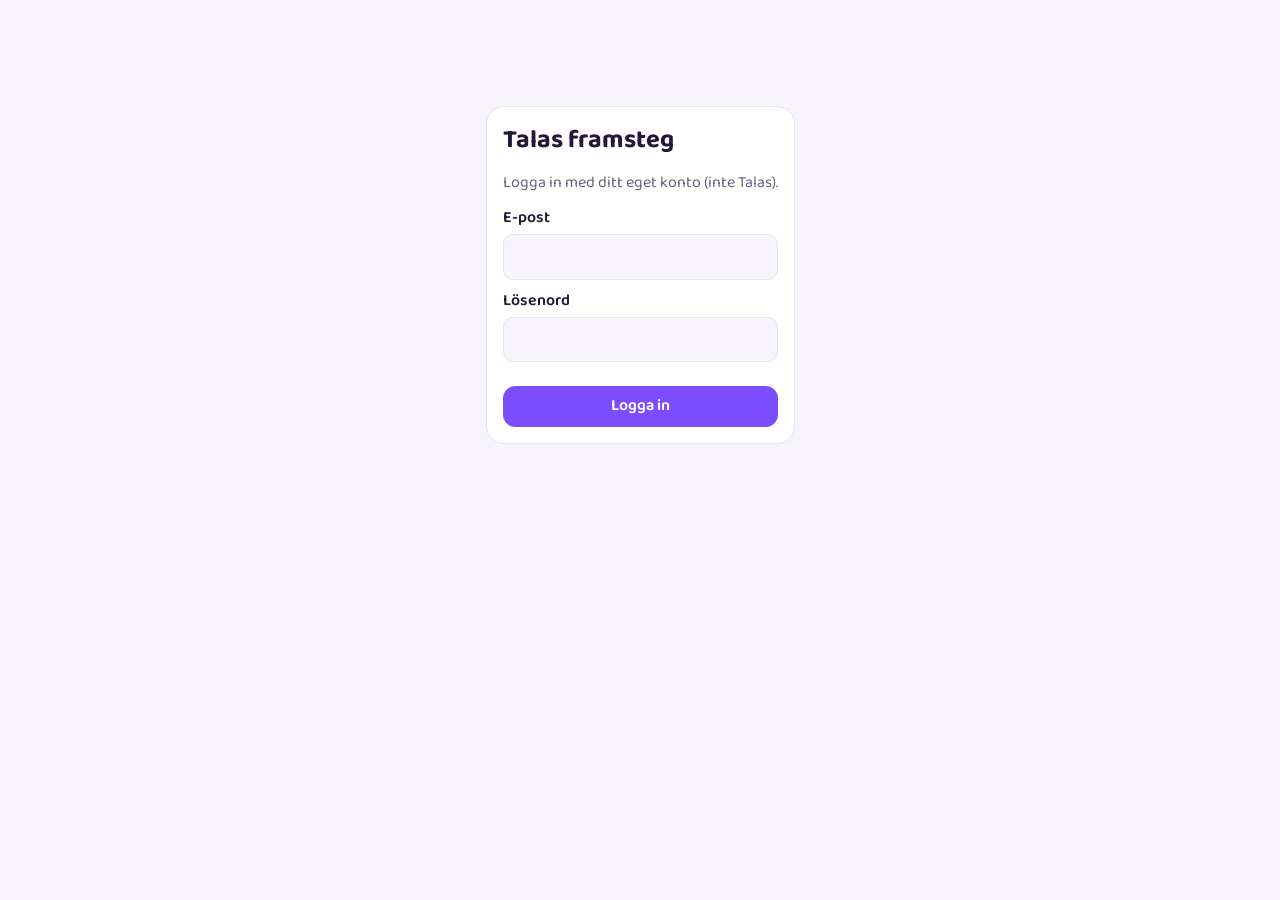
==== eslam.html @ 3c35382f "First version of Tala's Swedish app and Eslam's progress page Co-Authored-By: Claude Opus 5.5 <norep" ====
<!doctype html>
<html lang="sv">
<head>
  <meta charset="utf-8">
  <meta name="viewport" content="width=device-width, initial-scale=1">
  <meta name="robots" content="noindex">
  <title>Talas framsteg</title>
  <link rel="icon" href="icons/icon-192.png">
  <link rel="preconnect" href="https://fonts.googleapis.com">
  <link rel="preconnect" href="https://fonts.gstatic.com" crossorigin>
  <link href="https://fonts.googleapis.com/css2?family=Baloo+Bhaijaan+2:wght@400;600;800&display=swap" rel="stylesheet">
  <link rel="stylesheet" href="css/dashboard.css">
</head>
<body>
  <main id="main"><p class="muted">Laddar…</p></main>
  <div id="tip" class="tooltip" hidden></div>
  <script type="module" src="js/dashboard.js"></script>
</body>
</html>
---- css/dashboard.css ----
:root {
  --bg: #f7f5fb; --card: #ffffff; --ink: #24183a; --ink2: #6b5f80; --line: #e8e2f2;
  --brand: #7c4dff; --good: #138a63; --good-bg: #e2f6ee; --bad: #c8314f; --bad-bg: #fde8ec; --now: #9a5b00; --now-bg: #fff1dc;
  --grid: #ece7f4; --font: 'Baloo Bhaijaan 2', system-ui, sans-serif;
}
@media (prefers-color-scheme: dark) {
  :root:not([data-theme="light"]) {
    --bg: #15101f; --card: #211a30; --ink: #f3eefb; --ink2: #b0a3c6; --line: #352a4a; --brand: #a184ff;
    --good: #4fd3a3; --good-bg: #123a2e; --bad: #ff7d92; --bad-bg: #44182a; --now: #ffc266; --now-bg: #3e2c10; --grid: #2d2440;
  }
}
:root[data-theme="dark"] {
  --bg: #15101f; --card: #211a30; --ink: #f3eefb; --ink2: #b0a3c6; --line: #352a4a; --brand: #a184ff;
  --good: #4fd3a3; --good-bg: #123a2e; --bad: #ff7d92; --bad-bg: #44182a; --now: #ffc266; --now-bg: #3e2c10; --grid: #2d2440;
}
* { box-sizing: border-box; }
body { margin: 0; background: var(--bg); color: var(--ink); font-family: var(--font); font-size: 16px; line-height: 1.45; }
main { max-width: 1100px; margin: 0 auto; padding: 16px; display: flex; flex-direction: column; gap: 14px; }
h1 { margin: 0; font-size: 1.6rem; }
h2 { margin: 0 0 8px; font-size: 1.1rem; }
p { margin: 2px 0; }
.muted { color: var(--ink2); }
.small { font-size: 0.8rem; }
.grow { flex: 1; min-width: 0; }
.card { background: var(--card); border: 1px solid var(--line); border-radius: 18px; padding: 16px; min-width: 0; }
.top { display: flex; justify-content: space-between; align-items: flex-start; gap: 12px; flex-wrap: wrap; }
.btn { font: inherit; border: 1px solid var(--line); background: var(--card); color: var(--ink); border-radius: 12px; padding: 8px 14px; cursor: pointer; font-weight: 600; }
.btn.primary { background: var(--brand); color: #fff; border-color: var(--brand); }
.where { display: flex; gap: 16px; align-items: center; border-inline-start: 6px solid var(--brand); }
.where-emoji { font-size: 2.6rem; }
.meter { height: 10px; background: var(--grid); border-radius: 99px; overflow: hidden; margin: 8px 0 4px; }
.meter div { height: 100%; background: var(--brand); border-radius: 99px; }
.tiles { display: grid; grid-template-columns: repeat(auto-fit, minmax(150px, 1fr)); gap: 10px; }
.tile { background: var(--card); border: 1px solid var(--line); border-radius: 16px; padding: 12px; display: flex; flex-direction: column; }
.tile .ti { font-size: 1.3rem; }
.tile b { font-size: 1.8rem; line-height: 1.1; }
.tile span { color: var(--ink2); }
.grid2 { display: grid; grid-template-columns: repeat(auto-fit, minmax(320px, 1fr)); gap: 14px; }
.scroll { overflow-x: auto; }
table { width: 100%; border-collapse: collapse; font-size: 0.95rem; }
th { text-align: start; color: var(--ink2); font-weight: 600; border-bottom: 1px solid var(--line); padding: 6px 8px; white-space: nowrap; }
td { padding: 6px 8px; border-bottom: 1px solid var(--grid); vertical-align: middle; }
tr.here td { background: color-mix(in srgb, var(--brand) 10%, transparent); }
.num { text-align: end; white-space: nowrap; font-variant-numeric: tabular-nums; }
.barcell { width: 40%; min-width: 120px; white-space: nowrap; }
.barcell .small { margin-inline-start: 6px; }
table.bars td { border: 0; }
.hbar { display: inline-block; vertical-align: middle; height: 10px; border-radius: 0 4px 4px 0; background: var(--brand); min-width: 2px; }
.hbar.ok { background: var(--good); }
.hbar.low { background: var(--bad); }
.tag { font-size: 0.8rem; padding: 2px 8px; border-radius: 99px; background: var(--grid); white-space: nowrap; }
.tag.good { background: var(--good-bg); color: var(--good); }
.tag.bad { background: var(--bad-bg); color: var(--bad); }
.tag.now { background: var(--now-bg); color: var(--now); }
.row-between { display: flex; justify-content: space-between; align-items: center; gap: 10px; flex-wrap: wrap; }
.search { font: inherit; padding: 6px 10px; border-radius: 10px; border: 1px solid var(--line); background: var(--bg); color: var(--ink); }
.log { list-style: none; padding: 0; margin: 0; max-height: 360px; overflow-y: auto; }
.log li { padding: 5px 0; border-bottom: 1px solid var(--grid); }
.chart { width: 100%; height: auto; display: block; }
.chart .grid { stroke: var(--grid); stroke-width: 1; }
.chart .axis { fill: var(--ink2); font-size: 11px; font-family: var(--font); }
.chart .mark { fill: var(--brand); }
.chart .hit { fill: transparent; }
.chart .bar.on .mark { opacity: 0.75; }
.chart .goal { stroke: var(--ink2); stroke-dasharray: 4 4; stroke-width: 1.5; }
.tooltip { position: fixed; background: var(--ink); color: var(--bg); padding: 4px 10px; border-radius: 8px; font-size: 0.85rem; pointer-events: none; z-index: 10; }
.login { max-width: 380px; margin: 10vh auto 0; display: flex; flex-direction: column; gap: 10px; }
.login label { display: flex; flex-direction: column; gap: 4px; font-weight: 600; }
.login input { font: inherit; padding: 10px; border-radius: 10px; border: 1px solid var(--line); background: var(--bg); color: var(--ink); }
.err { color: var(--bad); }
[hidden] { display: none !important; }
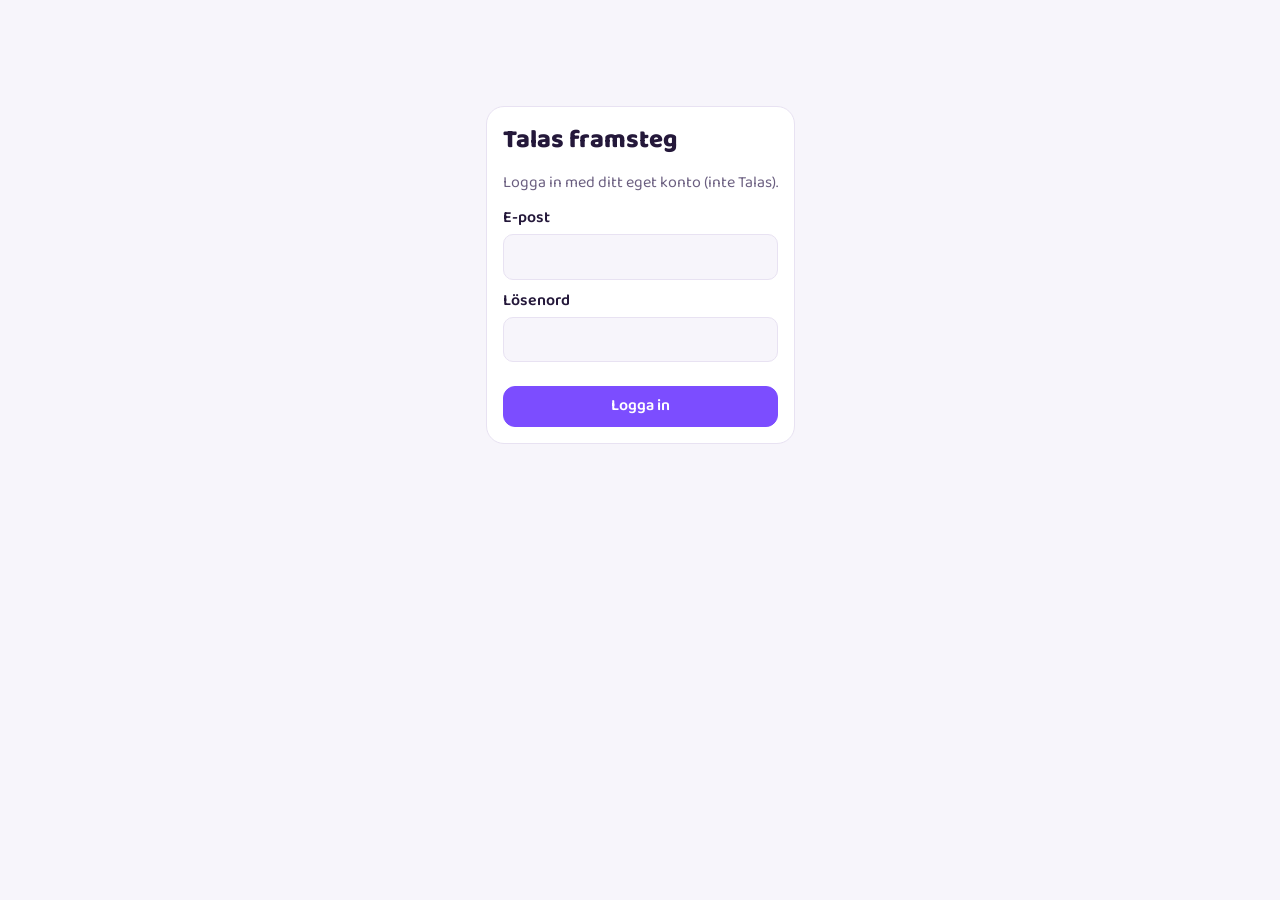
==== commit 08022b75: "Apply jury review: Arabic and Swedish fixes, updated facts, rewards and practice tab Co-Authored-By:" ====
--- a/eslam.html
+++ b/eslam.html
@@ -6,9 +6,7 @@
   <meta name="robots" content="noindex">
   <title>Talas framsteg</title>
   <link rel="icon" href="icons/icon-192.png">
-  <link rel="preconnect" href="https://fonts.googleapis.com">
-  <link rel="preconnect" href="https://fonts.gstatic.com" crossorigin>
-  <link href="https://fonts.googleapis.com/css2?family=Baloo+Bhaijaan+2:wght@400;600;800&display=swap" rel="stylesheet">
+  <link rel="stylesheet" href="fonts/fonts.css">
   <link rel="stylesheet" href="css/dashboard.css">
 </head>
 <body>
--- a/fonts/fonts.css
+++ b/fonts/fonts.css
@@ -0,0 +1,108 @@
+/* arabic */
+@font-face {
+  font-family: 'Baloo Bhaijaan 2';
+  font-style: normal;
+  font-weight: 400;
+  font-display: swap;
+  src: url(zYX9KUwuEqdVGqM8tPDdAA_Y-_bMAIRsdO_q.woff2) format('woff2');
+  unicode-range: U+0600-06FF, U+0750-077F, U+0870-0891, U+0897-08E1, U+08E3-08FF, U+200C-200E, U+2010-2011, U+204F, U+2E41, U+FB50-FDFF, U+FE70-FE74, U+FE76-FEFC, U+102E0-102FB, U+10E60-10E7E, U+10EC2-10EC7, U+10EC9-10EEE, U+10EF0-10EFF, U+1EE00-1EE03, U+1EE05-1EE1F, U+1EE21-1EE22, U+1EE24, U+1EE27, U+1EE29-1EE32, U+1EE34-1EE37, U+1EE39, U+1EE3B, U+1EE42, U+1EE47, U+1EE49, U+1EE4B, U+1EE4D-1EE4F, U+1EE51-1EE52, U+1EE54, U+1EE57, U+1EE59, U+1EE5B, U+1EE5D, U+1EE5F, U+1EE61-1EE62, U+1EE64, U+1EE67-1EE6A, U+1EE6C-1EE72, U+1EE74-1EE77, U+1EE79-1EE7C, U+1EE7E, U+1EE80-1EE89, U+1EE8B-1EE9B, U+1EEA1-1EEA3, U+1EEA5-1EEA9, U+1EEAB-1EEBB, U+1EEF0-1EEF1;
+}
+/* vietnamese */
+@font-face {
+  font-family: 'Baloo Bhaijaan 2';
+  font-style: normal;
+  font-weight: 400;
+  font-display: swap;
+  src: url(zYX9KUwuEqdVGqM8tPDdAA_Y-_bMAI5sdO_q.woff2) format('woff2');
+  unicode-range: U+0102-0103, U+0110-0111, U+0128-0129, U+0168-0169, U+01A0-01A1, U+01AF-01B0, U+0300-0301, U+0303-0304, U+0308-0309, U+0323, U+0329, U+1EA0-1EF9, U+20AB;
+}
+/* latin-ext */
+@font-face {
+  font-family: 'Baloo Bhaijaan 2';
+  font-style: normal;
+  font-weight: 400;
+  font-display: swap;
+  src: url(zYX9KUwuEqdVGqM8tPDdAA_Y-_bMAI9sdO_q.woff2) format('woff2');
+  unicode-range: U+0100-02BA, U+02BD-02C5, U+02C7-02CC, U+02CE-02D7, U+02DD-02FF, U+0304, U+0308, U+0329, U+1D00-1DBF, U+1E00-1E9F, U+1EF2-1EFF, U+2020, U+20A0-20AB, U+20AD-20C4, U+2113, U+2C60-2C7F, U+A720-A7FF;
+}
+/* latin */
+@font-face {
+  font-family: 'Baloo Bhaijaan 2';
+  font-style: normal;
+  font-weight: 400;
+  font-display: swap;
+  src: url(zYX9KUwuEqdVGqM8tPDdAA_Y-_bMAIFsdA.woff2) format('woff2');
+  unicode-range: U+0000-00FF, U+0131, U+0152-0153, U+02BB-02BC, U+02C6, U+02DA, U+02DC, U+0304, U+0308, U+0329, U+2000-206F, U+20AC, U+2122, U+2191, U+2193, U+2212, U+2215, U+FEFF, U+FFFD;
+}
+/* arabic */
+@font-face {
+  font-family: 'Baloo Bhaijaan 2';
+  font-style: normal;
+  font-weight: 600;
+  font-display: swap;
+  src: url(zYX9KUwuEqdVGqM8tPDdAA_Y-_bMAIRsdO_q.woff2) format('woff2');
+  unicode-range: U+0600-06FF, U+0750-077F, U+0870-0891, U+0897-08E1, U+08E3-08FF, U+200C-200E, U+2010-2011, U+204F, U+2E41, U+FB50-FDFF, U+FE70-FE74, U+FE76-FEFC, U+102E0-102FB, U+10E60-10E7E, U+10EC2-10EC7, U+10EC9-10EEE, U+10EF0-10EFF, U+1EE00-1EE03, U+1EE05-1EE1F, U+1EE21-1EE22, U+1EE24, U+1EE27, U+1EE29-1EE32, U+1EE34-1EE37, U+1EE39, U+1EE3B, U+1EE42, U+1EE47, U+1EE49, U+1EE4B, U+1EE4D-1EE4F, U+1EE51-1EE52, U+1EE54, U+1EE57, U+1EE59, U+1EE5B, U+1EE5D, U+1EE5F, U+1EE61-1EE62, U+1EE64, U+1EE67-1EE6A, U+1EE6C-1EE72, U+1EE74-1EE77, U+1EE79-1EE7C, U+1EE7E, U+1EE80-1EE89, U+1EE8B-1EE9B, U+1EEA1-1EEA3, U+1EEA5-1EEA9, U+1EEAB-1EEBB, U+1EEF0-1EEF1;
+}
+/* vietnamese */
+@font-face {
+  font-family: 'Baloo Bhaijaan 2';
+  font-style: normal;
+  font-weight: 600;
+  font-display: swap;
+  src: url(zYX9KUwuEqdVGqM8tPDdAA_Y-_bMAI5sdO_q.woff2) format('woff2');
+  unicode-range: U+0102-0103, U+0110-0111, U+0128-0129, U+0168-0169, U+01A0-01A1, U+01AF-01B0, U+0300-0301, U+0303-0304, U+0308-0309, U+0323, U+0329, U+1EA0-1EF9, U+20AB;
+}
+/* latin-ext */
+@font-face {
+  font-family: 'Baloo Bhaijaan 2';
+  font-style: normal;
+  font-weight: 600;
+  font-display: swap;
+  src: url(zYX9KUwuEqdVGqM8tPDdAA_Y-_bMAI9sdO_q.woff2) format('woff2');
+  unicode-range: U+0100-02BA, U+02BD-02C5, U+02C7-02CC, U+02CE-02D7, U+02DD-02FF, U+0304, U+0308, U+0329, U+1D00-1DBF, U+1E00-1E9F, U+1EF2-1EFF, U+2020, U+20A0-20AB, U+20AD-20C4, U+2113, U+2C60-2C7F, U+A720-A7FF;
+}
+/* latin */
+@font-face {
+  font-family: 'Baloo Bhaijaan 2';
+  font-style: normal;
+  font-weight: 600;
+  font-display: swap;
+  src: url(zYX9KUwuEqdVGqM8tPDdAA_Y-_bMAIFsdA.woff2) format('woff2');
+  unicode-range: U+0000-00FF, U+0131, U+0152-0153, U+02BB-02BC, U+02C6, U+02DA, U+02DC, U+0304, U+0308, U+0329, U+2000-206F, U+20AC, U+2122, U+2191, U+2193, U+2212, U+2215, U+FEFF, U+FFFD;
+}
+/* arabic */
+@font-face {
+  font-family: 'Baloo Bhaijaan 2';
+  font-style: normal;
+  font-weight: 800;
+  font-display: swap;
+  src: url(zYX9KUwuEqdVGqM8tPDdAA_Y-_bMAIRsdO_q.woff2) format('woff2');
+  unicode-range: U+0600-06FF, U+0750-077F, U+0870-0891, U+0897-08E1, U+08E3-08FF, U+200C-200E, U+2010-2011, U+204F, U+2E41, U+FB50-FDFF, U+FE70-FE74, U+FE76-FEFC, U+102E0-102FB, U+10E60-10E7E, U+10EC2-10EC7, U+10EC9-10EEE, U+10EF0-10EFF, U+1EE00-1EE03, U+1EE05-1EE1F, U+1EE21-1EE22, U+1EE24, U+1EE27, U+1EE29-1EE32, U+1EE34-1EE37, U+1EE39, U+1EE3B, U+1EE42, U+1EE47, U+1EE49, U+1EE4B, U+1EE4D-1EE4F, U+1EE51-1EE52, U+1EE54, U+1EE57, U+1EE59, U+1EE5B, U+1EE5D, U+1EE5F, U+1EE61-1EE62, U+1EE64, U+1EE67-1EE6A, U+1EE6C-1EE72, U+1EE74-1EE77, U+1EE79-1EE7C, U+1EE7E, U+1EE80-1EE89, U+1EE8B-1EE9B, U+1EEA1-1EEA3, U+1EEA5-1EEA9, U+1EEAB-1EEBB, U+1EEF0-1EEF1;
+}
+/* vietnamese */
+@font-face {
+  font-family: 'Baloo Bhaijaan 2';
+  font-style: normal;
+  font-weight: 800;
+  font-display: swap;
+  src: url(zYX9KUwuEqdVGqM8tPDdAA_Y-_bMAI5sdO_q.woff2) format('woff2');
+  unicode-range: U+0102-0103, U+0110-0111, U+0128-0129, U+0168-0169, U+01A0-01A1, U+01AF-01B0, U+0300-0301, U+0303-0304, U+0308-0309, U+0323, U+0329, U+1EA0-1EF9, U+20AB;
+}
+/* latin-ext */
+@font-face {
+  font-family: 'Baloo Bhaijaan 2';
+  font-style: normal;
+  font-weight: 800;
+  font-display: swap;
+  src: url(zYX9KUwuEqdVGqM8tPDdAA_Y-_bMAI9sdO_q.woff2) format('woff2');
+  unicode-range: U+0100-02BA, U+02BD-02C5, U+02C7-02CC, U+02CE-02D7, U+02DD-02FF, U+0304, U+0308, U+0329, U+1D00-1DBF, U+1E00-1E9F, U+1EF2-1EFF, U+2020, U+20A0-20AB, U+20AD-20C4, U+2113, U+2C60-2C7F, U+A720-A7FF;
+}
+/* latin */
+@font-face {
+  font-family: 'Baloo Bhaijaan 2';
+  font-style: normal;
+  font-weight: 800;
+  font-display: swap;
+  src: url(zYX9KUwuEqdVGqM8tPDdAA_Y-_bMAIFsdA.woff2) format('woff2');
+  unicode-range: U+0000-00FF, U+0131, U+0152-0153, U+02BB-02BC, U+02C6, U+02DA, U+02DC, U+0304, U+0308, U+0329, U+2000-206F, U+20AC, U+2122, U+2191, U+2193, U+2212, U+2215, U+FEFF, U+FFFD;
+}
